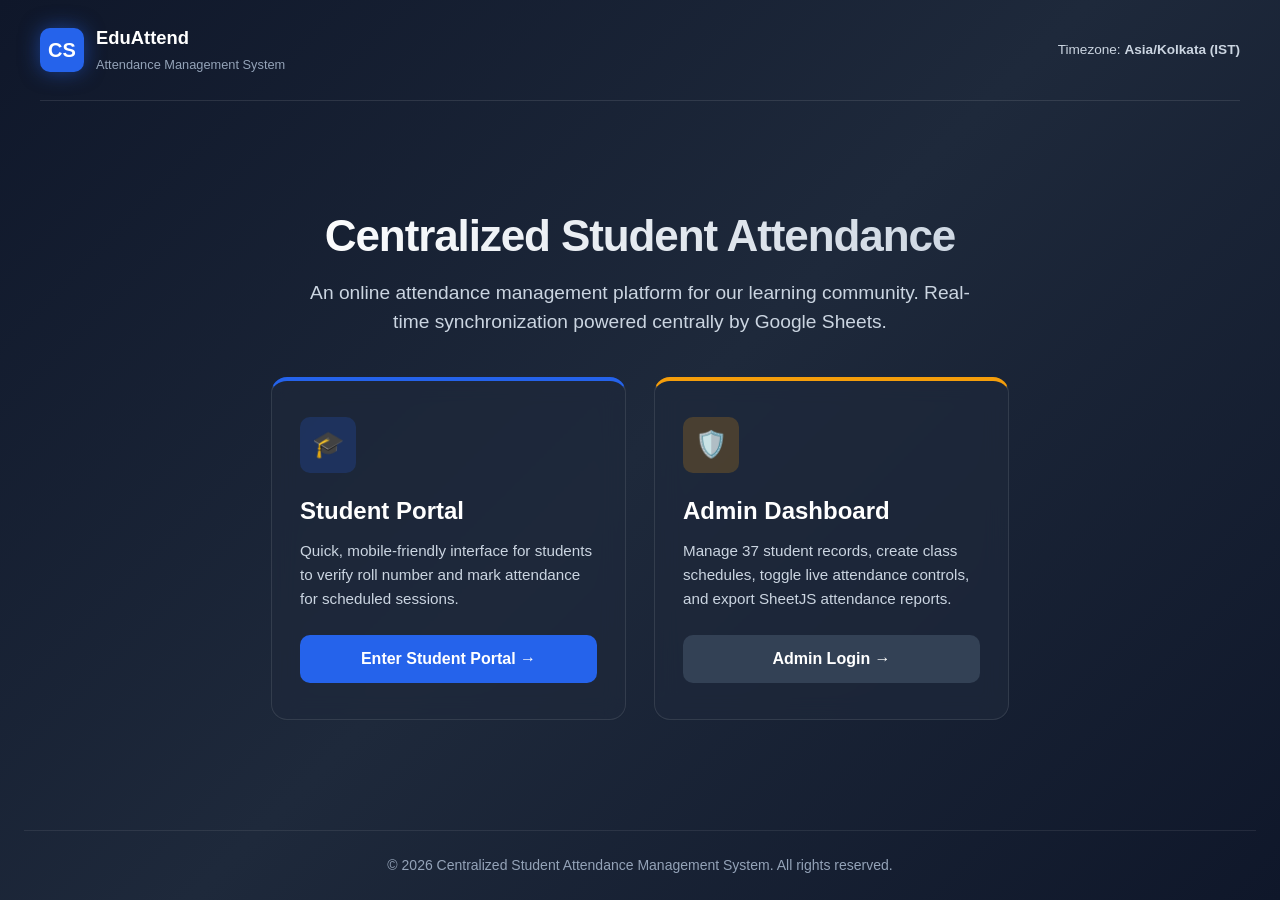
==== index.html @ 51c6f968 "initialization" ====
<!DOCTYPE html>
<html lang="en">
<head>
  <meta charset="UTF-8">
  <meta name="viewport" content="width=device-width, initial-scale=1.0">
  <title>Centralized Student Attendance Management System</title>
  <link rel="stylesheet" href="css/style.css">
  <link rel="preconnect" href="https://fonts.googleapis.com">
  <link rel="preconnect" href="https://fonts.gstatic.com" crossorigin>
</head>
<body class="landing-wrapper">

  <!-- Header -->
  <header class="landing-header">
    <div class="brand-badge">
      <div class="brand-logo-icon">CS</div>
      <div>
        <h2 style="font-size: 1.15rem; font-weight: 700; margin: 0;">EduAttend</h2>
        <span style="font-size: 0.8rem; color: var(--slate-400);">Attendance Management System</span>
      </div>
    </div>
    <div style="font-size: 0.85rem; color: var(--slate-300);">
      Timezone: <strong>Asia/Kolkata (IST)</strong>
    </div>
  </header>

  <!-- Hero Section -->
  <main class="landing-hero">
    <h1>Centralized Student Attendance</h1>
    <p>
      An online attendance management platform for our learning community.
      Real-time synchronization powered centrally by Google Sheets.
    </p>

    <!-- Portal Selection Cards -->
    <div class="portal-cards-grid">
      <!-- Student Portal Card -->
      <div class="portal-card student-card">
        <div>
          <div class="portal-icon">🎓</div>
          <h2>Student Portal</h2>
          <p>
            Quick, mobile-friendly interface for students to verify roll number and mark attendance for scheduled sessions.
          </p>
        </div>
        <div>
          <a href="student.html" class="btn-portal btn-primary">
            Enter Student Portal &rarr;
          </a>
        </div>
      </div>

      <!-- Admin Portal Card -->
      <div class="portal-card admin-card">
        <div>
          <div class="portal-icon">🛡️</div>
          <h2>Admin Dashboard</h2>
          <p>
            Manage 37 student records, create class schedules, toggle live attendance controls, and export SheetJS attendance reports.
          </p>
        </div>
        <div>
          <a href="admin-login.html" class="btn-portal btn-dark">
            Admin Login &rarr;
          </a>
        </div>
      </div>
    </div>
  </main>

  <!-- Footer -->
  <footer class="landing-footer">
    <p>&copy; 2026 Centralized Student Attendance Management System. All rights reserved.</p>
  </footer>

  <script src="js/config.js"></script>
</body>
</html>
---- css/style.css ----
/* ==========================================================================
   CENTRALIZED STUDENT ATTENDANCE MANAGEMENT SYSTEM - MAIN STYLESHEET
   Clean, Modern, Responsive Design (Mobile-First)
   ========================================================================== */

:root {
  --primary: #2563eb;
  --primary-hover: #1d4ed8;
  --primary-light: #eff6ff;
  --primary-border: #bfdbfe;

  --success: #10b981;
  --success-dark: #059669;
  --success-light: #ecfdf5;
  --success-border: #a7f3d0;

  --danger: #ef4444;
  --danger-dark: #dc2626;
  --danger-light: #fef2f2;
  --danger-border: #fecaca;

  --warning: #f59e0b;
  --warning-dark: #d97706;
  --warning-light: #fffbeb;
  --warning-border: #fde68a;

  --dark: #0f172a;
  --slate-800: #1e293b;
  --slate-700: #334155;
  --slate-600: #475569;
  --slate-500: #64748b;
  --slate-400: #94a3b8;
  --slate-300: #cbd5e1;
  --slate-200: #e2e8f0;
  --slate-100: #f1f5f9;
  --slate-50: #f8fafc;
  --white: #ffffff;

  --sidebar-width: 260px;
  --header-height: 68px;

  --font-family: -apple-system, BlinkMacSystemFont, "Segoe UI", Roboto, "Helvetica Neue", Arial, sans-serif;
  --radius-sm: 6px;
  --radius-md: 10px;
  --radius-lg: 16px;
  --radius-full: 9999px;

  --shadow-sm: 0 1px 2px 0 rgba(0, 0, 0, 0.05);
  --shadow-md: 0 4px 6px -1px rgba(0, 0, 0, 0.1), 0 2px 4px -1px rgba(0, 0, 0, 0.06);
  --shadow-lg: 0 10px 15px -3px rgba(0, 0, 0, 0.1), 0 4px 6px -2px rgba(0, 0, 0, 0.05);
  --shadow-xl: 0 20px 25px -5px rgba(0, 0, 0, 0.1), 0 10px 10px -5px rgba(0, 0, 0, 0.04);

  --transition: all 0.2s cubic-bezier(0.4, 0, 0.2, 1);
}

/* Base Reset */
*, *::before, *::after {
  box-sizing: border-box;
  margin: 0;
  padding: 0;
}

body {
  font-family: var(--font-family);
  background-color: var(--slate-50);
  color: var(--slate-800);
  line-height: 1.5;
  -webkit-font-smoothing: antialiased;
  min-height: 100vh;
}

a {
  color: var(--primary);
  text-decoration: none;
  transition: var(--transition);
}
a:hover {
  text-decoration: underline;
}

button, input, select, textarea {
  font-family: inherit;
  font-size: inherit;
}

/* ==========================================================================
   LANDING / PORTAL SELECTOR (index.html)
   ========================================================================== */
.landing-wrapper {
  min-height: 100vh;
  display: flex;
  flex-direction: column;
  justify-content: space-between;
  background: linear-gradient(135deg, #0f172a 0%, #1e293b 50%, #0f172a 100%);
  color: var(--white);
  padding: 24px;
}

.landing-header {
  display: flex;
  justify-content: space-between;
  align-items: center;
  max-width: 1200px;
  margin: 0 auto;
  width: 100%;
  padding-bottom: 24px;
  border-bottom: 1px solid rgba(255, 255, 255, 0.1);
}

.brand-badge {
  display: flex;
  align-items: center;
  gap: 12px;
}

.brand-logo-icon {
  width: 44px;
  height: 44px;
  background: var(--primary);
  border-radius: var(--radius-md);
  display: flex;
  align-items: center;
  justify-content: center;
  font-weight: 700;
  font-size: 20px;
  color: var(--white);
  box-shadow: 0 0 20px rgba(37, 99, 235, 0.5);
}

.landing-hero {
  max-width: 1000px;
  margin: 40px auto;
  text-align: center;
}

.landing-hero h1 {
  font-size: 2.75rem;
  font-weight: 800;
  letter-spacing: -0.025em;
  line-height: 1.2;
  margin-bottom: 16px;
  background: linear-gradient(to right, #ffffff, #cbd5e1);
  -webkit-background-clip: text;
  -webkit-text-fill-color: transparent;
}

.landing-hero p {
  font-size: 1.2rem;
  color: var(--slate-300);
  max-width: 680px;
  margin: 0 auto 40px;
}

.portal-cards-grid {
  display: grid;
  grid-template-columns: repeat(auto-fit, minmax(300px, 1fr));
  gap: 28px;
  margin-top: 20px;
}

.portal-card {
  background: rgba(30, 41, 59, 0.7);
  backdrop-filter: blur(12px);
  border: 1px solid rgba(255, 255, 255, 0.1);
  border-radius: var(--radius-lg);
  padding: 36px 28px;
  text-align: left;
  transition: var(--transition);
  display: flex;
  flex-direction: column;
  justify-content: space-between;
}

.portal-card:hover {
  transform: translateY(-6px);
  border-color: rgba(255, 255, 255, 0.25);
  box-shadow: var(--shadow-xl);
}

.portal-card.student-card {
  border-top: 4px solid var(--primary);
}

.portal-card.admin-card {
  border-top: 4px solid var(--warning);
}

.portal-icon {
  width: 56px;
  height: 56px;
  border-radius: var(--radius-md);
  display: flex;
  align-items: center;
  justify-content: center;
  margin-bottom: 20px;
  font-size: 26px;
}

.student-card .portal-icon {
  background: rgba(37, 99, 235, 0.2);
  color: #60a5fa;
}

.admin-card .portal-icon {
  background: rgba(245, 158, 11, 0.2);
  color: #fbbf24;
}

.portal-card h2 {
  font-size: 1.5rem;
  margin-bottom: 10px;
  color: var(--white);
}

.portal-card p {
  color: var(--slate-300);
  font-size: 0.95rem;
  margin-bottom: 24px;
  line-height: 1.6;
}

.btn-portal {
  display: inline-flex;
  align-items: center;
  justify-content: center;
  gap: 8px;
  padding: 12px 24px;
  border-radius: var(--radius-md);
  font-weight: 600;
  text-align: center;
  cursor: pointer;
  border: none;
  transition: var(--transition);
  width: 100%;
}

.btn-primary {
  background: var(--primary);
  color: var(--white);
}
.btn-primary:hover {
  background: var(--primary-hover);
  text-decoration: none;
  box-shadow: 0 4px 12px rgba(37, 99, 235, 0.4);
}

.btn-dark {
  background: var(--slate-700);
  color: var(--white);
}
.btn-dark:hover {
  background: var(--slate-600);
  text-decoration: none;
}

.landing-footer {
  text-align: center;
  font-size: 0.875rem;
  color: var(--slate-400);
  padding-top: 24px;
  border-top: 1px solid rgba(255, 255, 255, 0.08);
}

/* ==========================================================================
   STUDENT PORTAL (student.html)
   ========================================================================== */
.student-page-body {
  background-color: #f8fafc;
  display: flex;
  flex-direction: column;
  min-height: 100vh;
}

.student-header {
  background: var(--white);
  border-bottom: 1px solid var(--slate-200);
  padding: 16px 20px;
  position: sticky;
  top: 0;
  z-index: 50;
  box-shadow: var(--shadow-sm);
}

.student-header-inner {
  max-width: 600px;
  margin: 0 auto;
  display: flex;
  align-items: center;
  justify-content: space-between;
}

.header-time-pill {
  font-size: 0.8rem;
  font-weight: 600;
  background: var(--slate-100);
  color: var(--slate-700);
  padding: 4px 12px;
  border-radius: var(--radius-full);
  display: flex;
  align-items: center;
  gap: 6px;
}

.pulse-dot {
  width: 8px;
  height: 8px;
  border-radius: 50%;
  background: var(--slate-400);
}
.pulse-dot.online {
  background: var(--success);
  box-shadow: 0 0 0 0 rgba(16, 185, 129, 0.7);
  animation: pulse-green 2s infinite;
}
.pulse-dot.closed {
  background: var(--danger);
}
.pulse-dot.warning {
  background: var(--warning);
}

@keyframes pulse-green {
  0% { transform: scale(0.95); box-shadow: 0 0 0 0 rgba(16, 185, 129, 0.7); }
  70% { transform: scale(1); box-shadow: 0 0 0 8px rgba(16, 185, 129, 0); }
  100% { transform: scale(0.95); box-shadow: 0 0 0 0 rgba(16, 185, 129, 0); }
}

.student-container {
  max-width: 540px;
  width: 100%;
  margin: 24px auto;
  padding: 0 16px;
  flex: 1;
}

/* Status Banner */
.status-card {
  border-radius: var(--radius-lg);
  padding: 20px;
  margin-bottom: 20px;
  display: flex;
  align-items: flex-start;
  gap: 16px;
  transition: var(--transition);
  box-shadow: var(--shadow-sm);
}

.status-card.open {
  background: var(--success-light);
  border: 1px solid var(--success-border);
  color: #065f46;
}

.status-card.closed {
  background: var(--danger-light);
  border: 1px solid var(--danger-border);
  color: #991b1b;
}

.status-card.pending {
  background: var(--warning-light);
  border: 1px solid var(--warning-border);
  color: #92400e;
}

.status-card.idle {
  background: var(--slate-100);
  border: 1px solid var(--slate-300);
  color: var(--slate-700);
}

.status-icon-box {
  width: 44px;
  height: 44px;
  border-radius: var(--radius-md);
  display: flex;
  align-items: center;
  justify-content: center;
  font-size: 22px;
  flex-shrink: 0;
}

.status-card.open .status-icon-box {
  background: rgba(16, 185, 129, 0.2);
}
.status-card.closed .status-icon-box {
  background: rgba(239, 68, 68, 0.2);
}
.status-card.pending .status-icon-box {
  background: rgba(245, 158, 11, 0.2);
}
.status-card.idle .status-icon-box {
  background: rgba(100, 116, 139, 0.2);
}

.status-info h3 {
  font-size: 1.1rem;
  font-weight: 700;
  margin-bottom: 4px;
}

.status-info p {
  font-size: 0.9rem;
  line-height: 1.4;
  opacity: 0.9;
}

/* Class Info Card */
.class-info-card {
  background: var(--white);
  border: 1px solid var(--slate-200);
  border-radius: var(--radius-lg);
  padding: 20px;
  margin-bottom: 20px;
  box-shadow: var(--shadow-sm);
}

.card-title-sub {
  font-size: 0.75rem;
  text-transform: uppercase;
  letter-spacing: 0.05em;
  font-weight: 700;
  color: var(--slate-400);
  margin-bottom: 8px;
}

.class-title-text {
  font-size: 1.35rem;
  font-weight: 700;
  color: var(--slate-800);
  margin-bottom: 12px;
}

.meta-grid {
  display: grid;
  grid-template-columns: 1fr 1fr;
  gap: 12px;
  padding-top: 12px;
  border-top: 1px solid var(--slate-100);
}

.meta-item {
  display: flex;
  flex-direction: column;
}

.meta-label {
  font-size: 0.75rem;
  color: var(--slate-500);
}

.meta-value {
  font-size: 0.9rem;
  font-weight: 600;
  color: var(--slate-800);
}

/* Student Attendance Action Card */
.attendance-box {
  background: var(--white);
  border: 1px solid var(--slate-200);
  border-radius: var(--radius-lg);
  padding: 28px 24px;
  box-shadow: var(--shadow-md);
}

.attendance-step {
  margin-bottom: 20px;
}

.step-label {
  display: block;
  font-size: 0.9rem;
  font-weight: 700;
  color: var(--slate-700);
  margin-bottom: 8px;
}

.input-roll-group {
  position: relative;
  margin-bottom: 16px;
}

.input-roll {
  width: 100%;
  padding: 16px 18px;
  font-size: 1.25rem;
  font-weight: 700;
  letter-spacing: 0.05em;
  color: var(--slate-800);
  background: var(--slate-50);
  border: 2px solid var(--slate-300);
  border-radius: var(--radius-md);
  text-transform: uppercase;
  transition: var(--transition);
}

.input-roll:focus {
  outline: none;
  border-color: var(--primary);
  background: var(--white);
  box-shadow: 0 0 0 4px rgba(37, 99, 235, 0.15);
}

.input-roll::placeholder {
  color: var(--slate-400);
  font-weight: 500;
  text-transform: none;
}

.btn-large {
  width: 100%;
  padding: 16px;
  font-size: 1.1rem;
  font-weight: 700;
  border-radius: var(--radius-md);
  border: none;
  cursor: pointer;
  display: flex;
  align-items: center;
  justify-content: center;
  gap: 10px;
  transition: var(--transition);
}

.btn-verify {
  background: var(--slate-800);
  color: var(--white);
}
.btn-verify:hover {
  background: var(--slate-700);
}

.btn-submit-attendance {
  background: var(--success);
  color: var(--white);
  box-shadow: 0 4px 14px rgba(16, 185, 129, 0.4);
}
.btn-submit-attendance:hover:not(:disabled) {
  background: var(--success-dark);
  transform: translateY(-2px);
  box-shadow: 0 6px 18px rgba(16, 185, 129, 0.5);
}
.btn-submit-attendance:disabled {
  background: var(--slate-300);
  color: var(--slate-500);
  cursor: not-allowed;
  box-shadow: none;
  transform: none;
}

/* Student Verified Card */
.student-verified-banner {
  background: #f0fdf4;
  border: 1px solid #bbf7d0;
  border-radius: var(--radius-md);
  padding: 16px;
  margin-bottom: 20px;
  display: flex;
  align-items: center;
  gap: 14px;
}

.verified-avatar {
  width: 44px;
  height: 44px;
  border-radius: 50%;
  background: #22c55e;
  color: var(--white);
  display: flex;
  align-items: center;
  justify-content: center;
  font-size: 20px;
  font-weight: 700;
  flex-shrink: 0;
}

.verified-text h4 {
  font-size: 1rem;
  color: #15803d;
  font-weight: 700;
}
.verified-text p {
  font-size: 0.85rem;
  color: #166534;
}

/* Success Card */
.submission-success-card {
  text-align: center;
  padding: 32px 20px;
}

.success-check-icon {
  width: 64px;
  height: 64px;
  background: var(--success-light);
  border: 2px solid var(--success-border);
  color: var(--success);
  border-radius: 50%;
  display: flex;
  align-items: center;
  justify-content: center;
  font-size: 32px;
  margin: 0 auto 18px;
  animation: scale-up 0.3s ease-out;
}

@keyframes scale-up {
  0% { transform: scale(0.5); opacity: 0; }
  100% { transform: scale(1); opacity: 1; }
}

.receipt-box {
  background: var(--slate-50);
  border: 1px dashed var(--slate-300);
  border-radius: var(--radius-md);
  padding: 16px;
  margin: 20px 0;
  text-align: left;
  font-size: 0.85rem;
}

.receipt-row {
  display: flex;
  justify-content: space-between;
  padding: 6px 0;
  border-bottom: 1px solid var(--slate-200);
}
.receipt-row:last-child {
  border-bottom: none;
}

/* ==========================================================================
   ADMIN LOGIN (admin-login.html)
   ========================================================================== */
.admin-login-body {
  min-height: 100vh;
  display: flex;
  align-items: center;
  justify-content: center;
  background: linear-gradient(135deg, #0f172a 0%, #1e293b 100%);
  padding: 20px;
}

.login-card {
  width: 100%;
  max-width: 420px;
  background: var(--white);
  border-radius: var(--radius-lg);
  padding: 36px 32px;
  box-shadow: var(--shadow-xl);
}

.login-header {
  text-align: center;
  margin-bottom: 28px;
}

.login-badge-icon {
  width: 52px;
  height: 52px;
  background: var(--slate-800);
  color: var(--white);
  border-radius: var(--radius-md);
  display: flex;
  align-items: center;
  justify-content: center;
  font-size: 24px;
  margin: 0 auto 16px;
}

.login-header h2 {
  font-size: 1.5rem;
  font-weight: 700;
  color: var(--slate-800);
}

.login-header p {
  font-size: 0.875rem;
  color: var(--slate-500);
  margin-top: 4px;
}

.form-group {
  margin-bottom: 20px;
}

.form-label {
  display: block;
  font-size: 0.875rem;
  font-weight: 600;
  color: var(--slate-700);
  margin-bottom: 6px;
}

.form-input {
  width: 100%;
  padding: 12px 14px;
  font-size: 0.95rem;
  border: 1px solid var(--slate-300);
  border-radius: var(--radius-md);
  transition: var(--transition);
  background: var(--white);
  color: var(--slate-800);
}

.form-input:focus {
  outline: none;
  border-color: var(--primary);
  box-shadow: 0 0 0 3px rgba(37, 99, 235, 0.15);
}

/* ==========================================================================
   ADMIN DASHBOARD (admin-dashboard.html)
   ========================================================================== */
.admin-layout {
  display: flex;
  min-height: 100vh;
}

/* Sidebar */
.admin-sidebar {
  width: var(--sidebar-width);
  background: var(--slate-800);
  color: var(--white);
  display: flex;
  flex-direction: column;
  position: fixed;
  top: 0;
  bottom: 0;
  left: 0;
  z-index: 100;
  transition: transform 0.3s ease;
}

.sidebar-brand {
  padding: 20px;
  display: flex;
  align-items: center;
  gap: 12px;
  border-bottom: 1px solid rgba(255, 255, 255, 0.1);
}

.sidebar-brand h3 {
  font-size: 1.05rem;
  font-weight: 700;
  letter-spacing: -0.01em;
  color: var(--white);
}

.sidebar-nav {
  list-style: none;
  padding: 16px 12px;
  flex: 1;
  overflow-y: auto;
}

.sidebar-link {
  display: flex;
  align-items: center;
  gap: 12px;
  padding: 12px 16px;
  color: var(--slate-300);
  border-radius: var(--radius-md);
  font-size: 0.92rem;
  font-weight: 500;
  transition: var(--transition);
  cursor: pointer;
  margin-bottom: 4px;
  text-decoration: none;
}

.sidebar-link:hover {
  background: rgba(255, 255, 255, 0.08);
  color: var(--white);
  text-decoration: none;
}

.sidebar-link.active {
  background: var(--primary);
  color: var(--white);
  font-weight: 600;
}

.sidebar-footer {
  padding: 16px;
  border-top: 1px solid rgba(255, 255, 255, 0.1);
}

/* Main Content Area */
.admin-main {
  margin-left: var(--sidebar-width);
  flex: 1;
  display: flex;
  flex-direction: column;
  min-width: 0;
}

.admin-topbar {
  height: var(--header-height);
  background: var(--white);
  border-bottom: 1px solid var(--slate-200);
  padding: 0 24px;
  display: flex;
  align-items: center;
  justify-content: space-between;
  position: sticky;
  top: 0;
  z-index: 90;
}

.topbar-left {
  display: flex;
  align-items: center;
  gap: 16px;
}

.mobile-menu-btn {
  display: none;
  background: none;
  border: none;
  font-size: 22px;
  color: var(--slate-700);
  cursor: pointer;
}

.page-title {
  font-size: 1.25rem;
  font-weight: 700;
  color: var(--slate-800);
}

.topbar-right {
  display: flex;
  align-items: center;
  gap: 16px;
}

.status-indicator-badge {
  display: flex;
  align-items: center;
  gap: 8px;
  padding: 6px 14px;
  border-radius: var(--radius-full);
  font-size: 0.8rem;
  font-weight: 700;
  text-transform: uppercase;
}

.status-indicator-badge.enabled {
  background: var(--success-light);
  color: var(--success-dark);
  border: 1px solid var(--success-border);
}

.status-indicator-badge.disabled {
  background: var(--danger-light);
  color: var(--danger-dark);
  border: 1px solid var(--danger-border);
}

.admin-content {
  padding: 28px 24px;
  flex: 1;
}

/* Attendance Quick Control Bar */
.attendance-control-banner {
  background: var(--white);
  border: 1px solid var(--slate-200);
  border-radius: var(--radius-lg);
  padding: 20px 24px;
  margin-bottom: 28px;
  display: flex;
  align-items: center;
  justify-content: space-between;
  flex-wrap: wrap;
  gap: 16px;
  box-shadow: var(--shadow-sm);
}

.control-banner-info h4 {
  font-size: 1.1rem;
  font-weight: 700;
  color: var(--slate-800);
}
.control-banner-info p {
  font-size: 0.875rem;
  color: var(--slate-500);
}

.control-buttons-group {
  display: flex;
  gap: 12px;
}

.btn-ctrl-enable {
  background: var(--success);
  color: var(--white);
  padding: 12px 22px;
  font-size: 0.95rem;
  font-weight: 700;
  border: none;
  border-radius: var(--radius-md);
  cursor: pointer;
  display: flex;
  align-items: center;
  gap: 8px;
  transition: var(--transition);
}
.btn-ctrl-enable:hover {
  background: var(--success-dark);
  box-shadow: 0 4px 12px rgba(16, 185, 129, 0.35);
}

.btn-ctrl-disable {
  background: var(--danger);
  color: var(--white);
  padding: 12px 22px;
  font-size: 0.95rem;
  font-weight: 700;
  border: none;
  border-radius: var(--radius-md);
  cursor: pointer;
  display: flex;
  align-items: center;
  gap: 8px;
  transition: var(--transition);
}
.btn-ctrl-disable:hover {
  background: var(--danger-dark);
  box-shadow: 0 4px 12px rgba(239, 68, 68, 0.35);
}

/* Metric / Statistics Cards */
.stats-grid {
  display: grid;
  grid-template-columns: repeat(auto-fit, minmax(200px, 1fr));
  gap: 20px;
  margin-bottom: 28px;
}

.stat-card {
  background: var(--white);
  border: 1px solid var(--slate-200);
  border-radius: var(--radius-lg);
  padding: 20px;
  box-shadow: var(--shadow-sm);
  display: flex;
  align-items: center;
  gap: 16px;
  transition: var(--transition);
}

.stat-card:hover {
  transform: translateY(-2px);
  box-shadow: var(--shadow-md);
}

.stat-icon {
  width: 48px;
  height: 48px;
  border-radius: var(--radius-md);
  display: flex;
  align-items: center;
  justify-content: center;
  font-size: 22px;
  flex-shrink: 0;
}

.stat-icon.blue { background: var(--primary-light); color: var(--primary); }
.stat-icon.green { background: var(--success-light); color: var(--success); }
.stat-icon.red { background: var(--danger-light); color: var(--danger); }
.stat-icon.amber { background: var(--warning-light); color: var(--warning); }
.stat-icon.purple { background: #f3e8ff; color: #9333ea; }

.stat-content {
  display: flex;
  flex-direction: column;
}

.stat-value {
  font-size: 1.6rem;
  font-weight: 800;
  color: var(--slate-800);
  line-height: 1.1;
}

.stat-label {
  font-size: 0.8rem;
  font-weight: 600;
  color: var(--slate-500);
  margin-top: 4px;
}

/* Table Cards */
.panel-card {
  background: var(--white);
  border: 1px solid var(--slate-200);
  border-radius: var(--radius-lg);
  box-shadow: var(--shadow-sm);
  margin-bottom: 28px;
  overflow: hidden;
}

.panel-header {
  padding: 20px 24px;
  border-bottom: 1px solid var(--slate-200);
  display: flex;
  align-items: center;
  justify-content: space-between;
  flex-wrap: wrap;
  gap: 16px;
}

.panel-title {
  font-size: 1.15rem;
  font-weight: 700;
  color: var(--slate-800);
}

.panel-actions {
  display: flex;
  align-items: center;
  gap: 12px;
  flex-wrap: wrap;
}

.table-responsive {
  overflow-x: auto;
  width: 100%;
}

.data-table {
  width: 100%;
  border-collapse: collapse;
  font-size: 0.9rem;
  text-align: left;
}

.data-table th {
  background: var(--slate-50);
  color: var(--slate-600);
  font-weight: 700;
  padding: 12px 20px;
  border-bottom: 1px solid var(--slate-200);
  white-space: nowrap;
}

.data-table td {
  padding: 14px 20px;
  border-bottom: 1px solid var(--slate-200);
  color: var(--slate-700);
  white-space: nowrap;
}

.data-table tr:hover {
  background-color: var(--slate-50);
}

/* Badges */
.badge {
  display: inline-flex;
  align-items: center;
  gap: 4px;
  padding: 4px 10px;
  border-radius: var(--radius-full);
  font-size: 0.75rem;
  font-weight: 700;
  text-transform: uppercase;
}

.badge-present {
  background: var(--success-light);
  color: var(--success-dark);
  border: 1px solid var(--success-border);
}

.badge-absent {
  background: var(--danger-light);
  color: var(--danger-dark);
  border: 1px solid var(--danger-border);
}

.badge-scheduled {
  background: var(--primary-light);
  color: var(--primary);
  border: 1px solid var(--primary-border);
}

.badge-active {
  background: var(--success-light);
  color: var(--success-dark);
}

/* Modals */
.modal-overlay {
  position: fixed;
  top: 0;
  left: 0;
  right: 0;
  bottom: 0;
  background: rgba(15, 23, 42, 0.6);
  backdrop-filter: blur(4px);
  display: flex;
  align-items: center;
  justify-content: center;
  z-index: 1000;
  padding: 16px;
  opacity: 0;
  visibility: hidden;
  transition: all 0.2s ease;
}

.modal-overlay.active {
  opacity: 1;
  visibility: visible;
}

.modal-content {
  background: var(--white);
  border-radius: var(--radius-lg);
  max-width: 600px;
  width: 100%;
  max-height: 90vh;
  overflow-y: auto;
  box-shadow: var(--shadow-xl);
  transform: translateY(20px);
  transition: transform 0.2s ease;
}

.modal-overlay.active .modal-content {
  transform: translateY(0);
}

.modal-header {
  padding: 20px 24px;
  border-bottom: 1px solid var(--slate-200);
  display: flex;
  align-items: center;
  justify-content: space-between;
}

.modal-title {
  font-size: 1.2rem;
  font-weight: 700;
  color: var(--slate-800);
}

.modal-close {
  background: none;
  border: none;
  font-size: 24px;
  color: var(--slate-400);
  cursor: pointer;
  transition: var(--transition);
}
.modal-close:hover {
  color: var(--slate-800);
}

.modal-body {
  padding: 24px;
}

.modal-footer {
  padding: 16px 24px;
  border-top: 1px solid var(--slate-200);
  display: flex;
  justify-content: flex-end;
  gap: 12px;
  background: var(--slate-50);
}

/* Drag and Drop Excel Box */
.dropzone {
  border: 2px dashed var(--slate-300);
  border-radius: var(--radius-md);
  padding: 36px 20px;
  text-align: center;
  background: var(--slate-50);
  cursor: pointer;
  transition: var(--transition);
}

.dropzone:hover, .dropzone.dragover {
  border-color: var(--primary);
  background: var(--primary-light);
}

.dropzone-icon {
  font-size: 40px;
  color: var(--primary);
  margin-bottom: 12px;
}

/* Toast Notification */
.toast-container {
  position: fixed;
  bottom: 24px;
  right: 24px;
  z-index: 9999;
  display: flex;
  flex-direction: column;
  gap: 10px;
}

.toast {
  min-width: 280px;
  max-width: 420px;
  padding: 14px 18px;
  border-radius: var(--radius-md);
  box-shadow: var(--shadow-lg);
  font-size: 0.9rem;
  font-weight: 500;
  display: flex;
  align-items: center;
  gap: 12px;
  animation: slide-in 0.3s ease;
  color: var(--white);
}

.toast.toast-success { background: #059669; }
.toast.toast-error { background: #dc2626; }
.toast.toast-warning { background: #d97706; }
.toast.toast-info { background: #2563eb; }

@keyframes slide-in {
  from { transform: translateX(100%); opacity: 0; }
  to { transform: translateX(0); opacity: 1; }
}

/* Loading Spinner */
.spinner {
  width: 20px;
  height: 20px;
  border: 3px solid rgba(255, 255, 255, 0.3);
  border-radius: 50%;
  border-top-color: var(--white);
  animation: spin 0.8s linear infinite;
  display: inline-block;
}

.spinner-dark {
  border-color: rgba(15, 23, 42, 0.2);
  border-top-color: var(--slate-800);
}

@keyframes spin {
  to { transform: rotate(360deg); }
}

/* Responsive adjustments */
@media (max-width: 900px) {
  .admin-sidebar {
    transform: translateX(-100%);
  }
  .admin-sidebar.open {
    transform: translateX(0);
  }
  .admin-main {
    margin-left: 0;
  }
  .mobile-menu-btn {
    display: block;
  }
}

@media (max-width: 600px) {
  .landing-hero h1 {
    font-size: 2rem;
  }
  .meta-grid {
    grid-template-columns: 1fr;
  }
  .stats-grid {
    grid-template-columns: 1fr 1fr;
  }
  .control-buttons-group {
    width: 100%;
  }
  .btn-ctrl-enable, .btn-ctrl-disable {
    flex: 1;
    justify-content: center;
  }
}
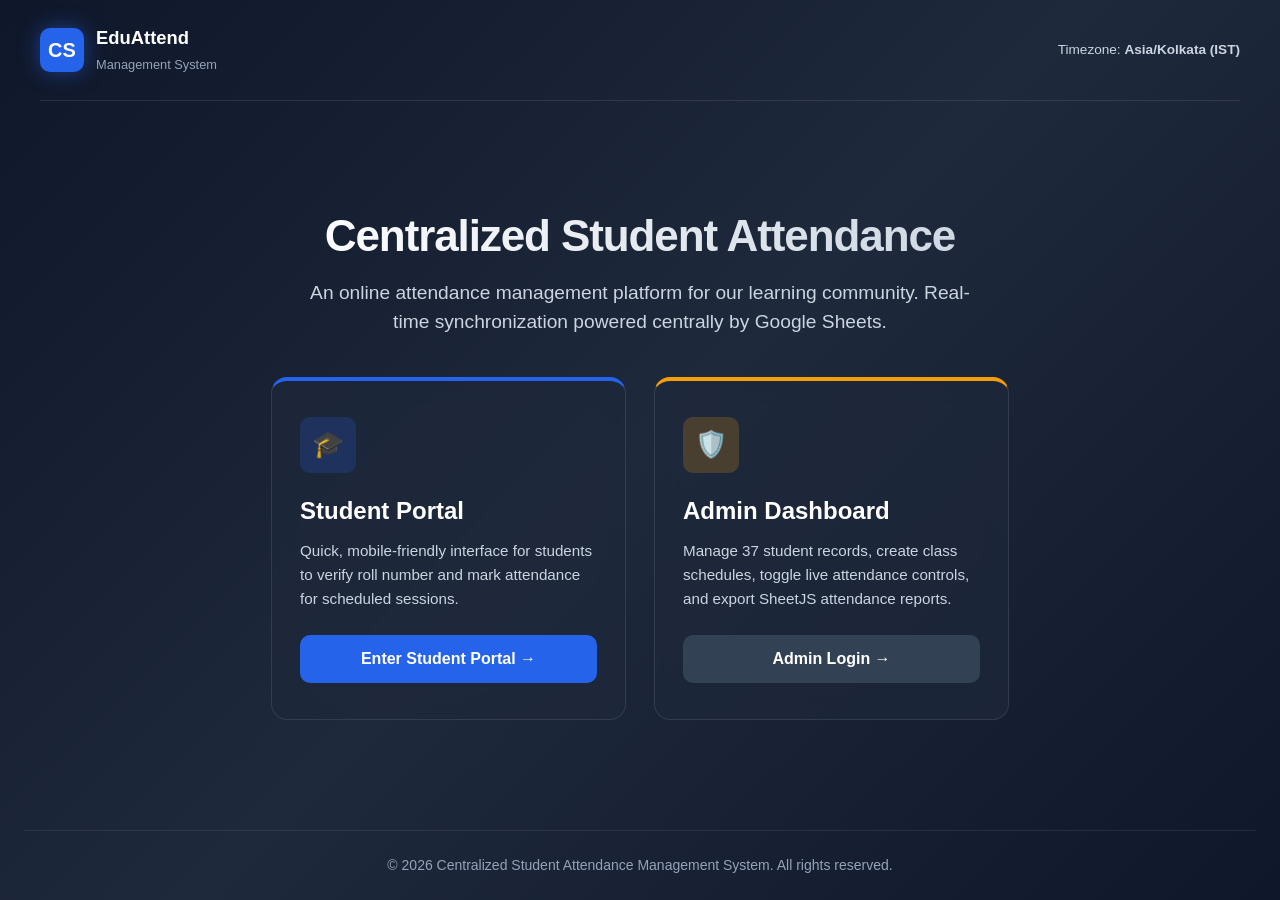
==== commit 71d2ed9d: "Fix typo in Attendance Management System text" ====
--- a/index.html
+++ b/index.html
@@ -16,7 +16,7 @@
       <div class="brand-logo-icon">CS</div>
       <div>
         <h2 style="font-size: 1.15rem; font-weight: 700; margin: 0;">EduAttend</h2>
-        <span style="font-size: 0.8rem; color: var(--slate-400);">Attendance Management System</span>
+        <span style="font-size: 0.8rem; color: var(--slate-400);"> Management System</span>
       </div>
     </div>
     <div style="font-size: 0.85rem; color: var(--slate-300);">
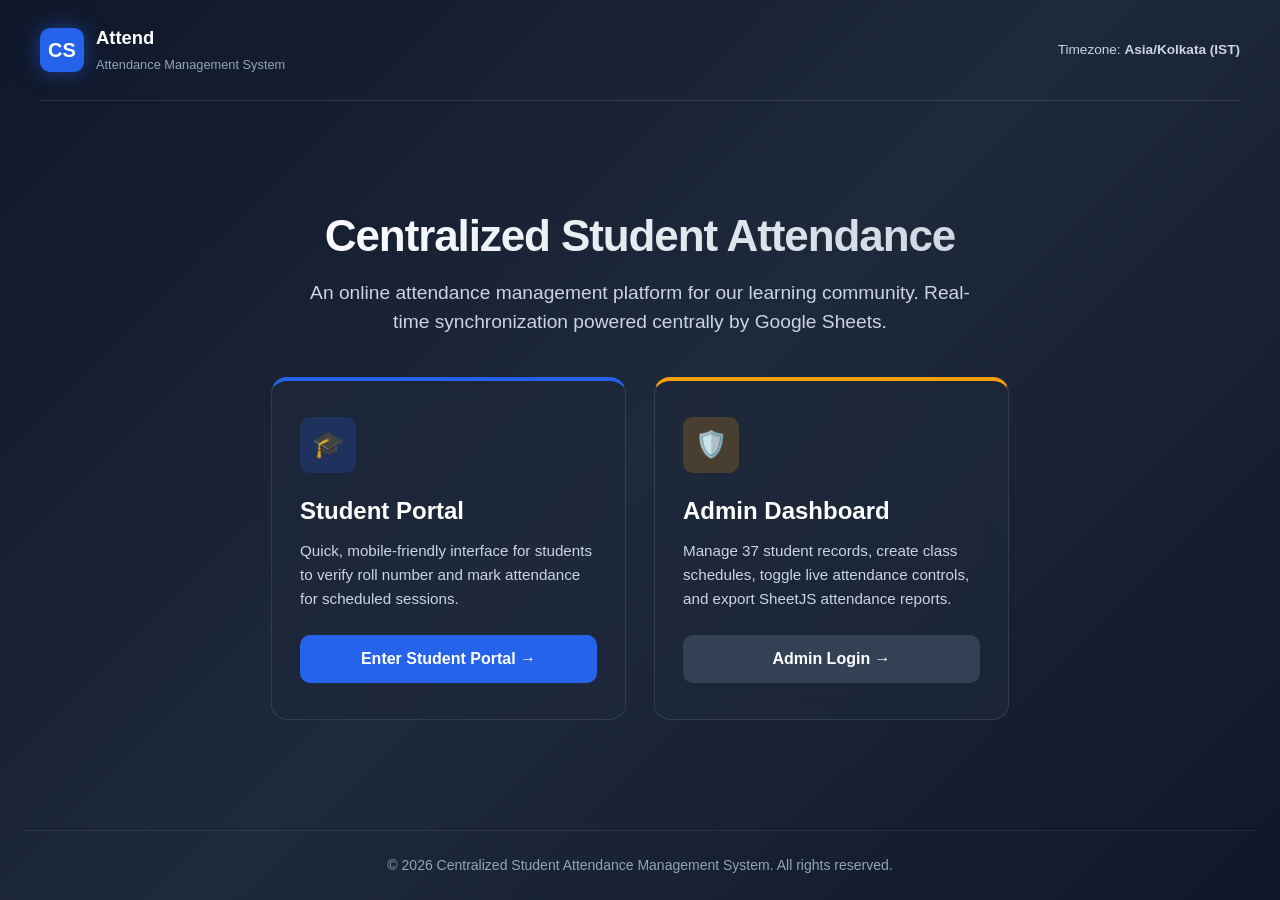
==== commit b0601391: "merge conflict solved" ====
--- a/index.html
+++ b/index.html
@@ -15,8 +15,8 @@
     <div class="brand-badge">
       <div class="brand-logo-icon">CS</div>
       <div>
-        <h2 style="font-size: 1.15rem; font-weight: 700; margin: 0;">EduAttend</h2>
-        <span style="font-size: 0.8rem; color: var(--slate-400);"> Management System</span>
+        <h2 style="font-size: 1.15rem; font-weight: 700; margin: 0;">Attend</h2>
+        <span style="font-size: 0.8rem; color: var(--slate-400);">Attendance Management System</span>
       </div>
     </div>
     <div style="font-size: 0.85rem; color: var(--slate-300);">
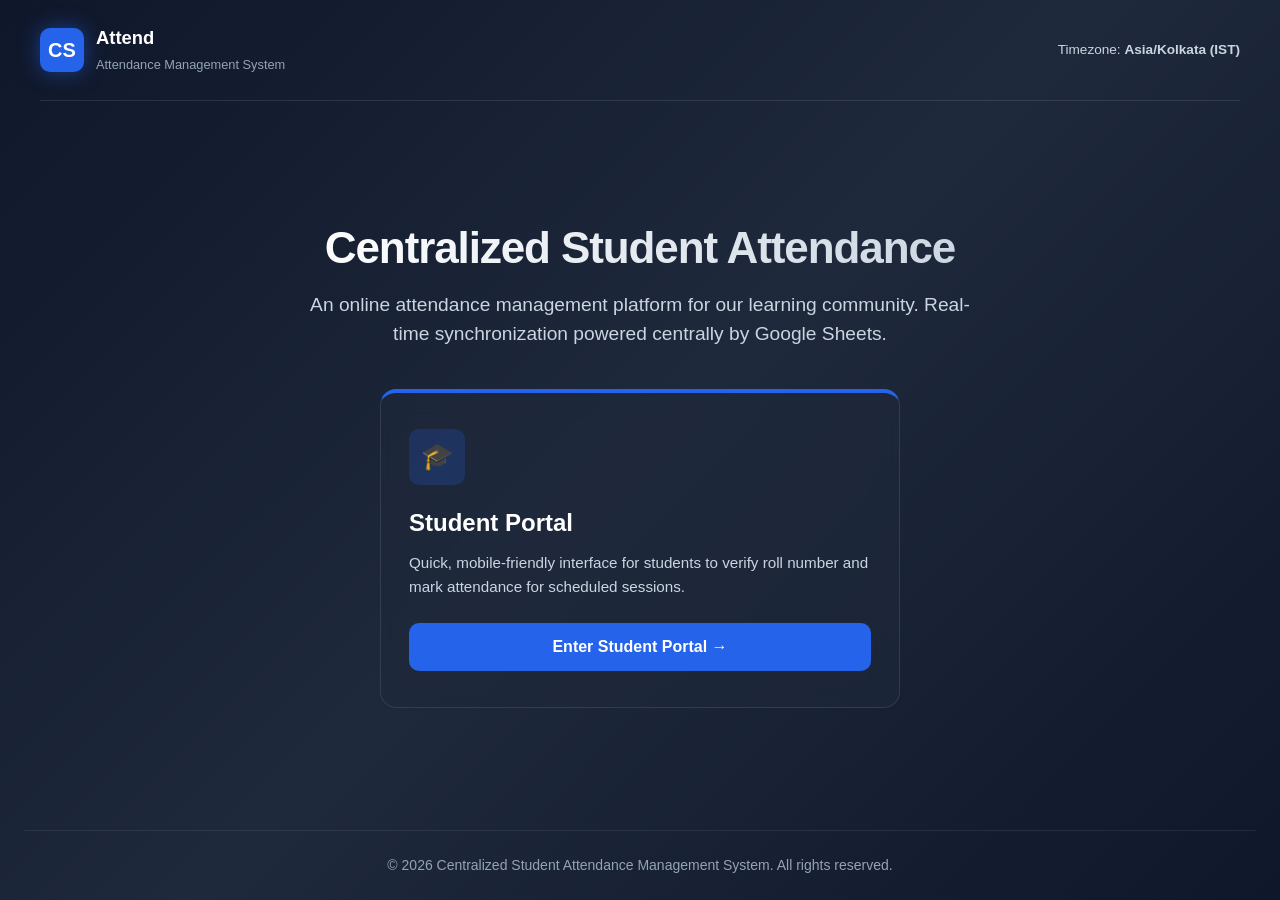
==== commit dfa7fff7: "CA updated" ====
--- a/index.html
+++ b/index.html
@@ -50,21 +50,6 @@
         </div>
       </div>
 
-      <!-- Admin Portal Card -->
-      <div class="portal-card admin-card">
-        <div>
-          <div class="portal-icon">🛡️</div>
-          <h2>Admin Dashboard</h2>
-          <p>
-            Manage 37 student records, create class schedules, toggle live attendance controls, and export SheetJS attendance reports.
-          </p>
-        </div>
-        <div>
-          <a href="admin-login.html" class="btn-portal btn-dark">
-            Admin Login &rarr;
-          </a>
-        </div>
-      </div>
     </div>
   </main>
 
--- a/css/style.css
+++ b/css/style.css
@@ -153,7 +153,8 @@
 
 .portal-cards-grid {
   display: grid;
-  grid-template-columns: repeat(auto-fit, minmax(300px, 1fr));
+  grid-template-columns: minmax(300px, 520px);
+  justify-content: center;
   gap: 28px;
   margin-top: 20px;
 }
